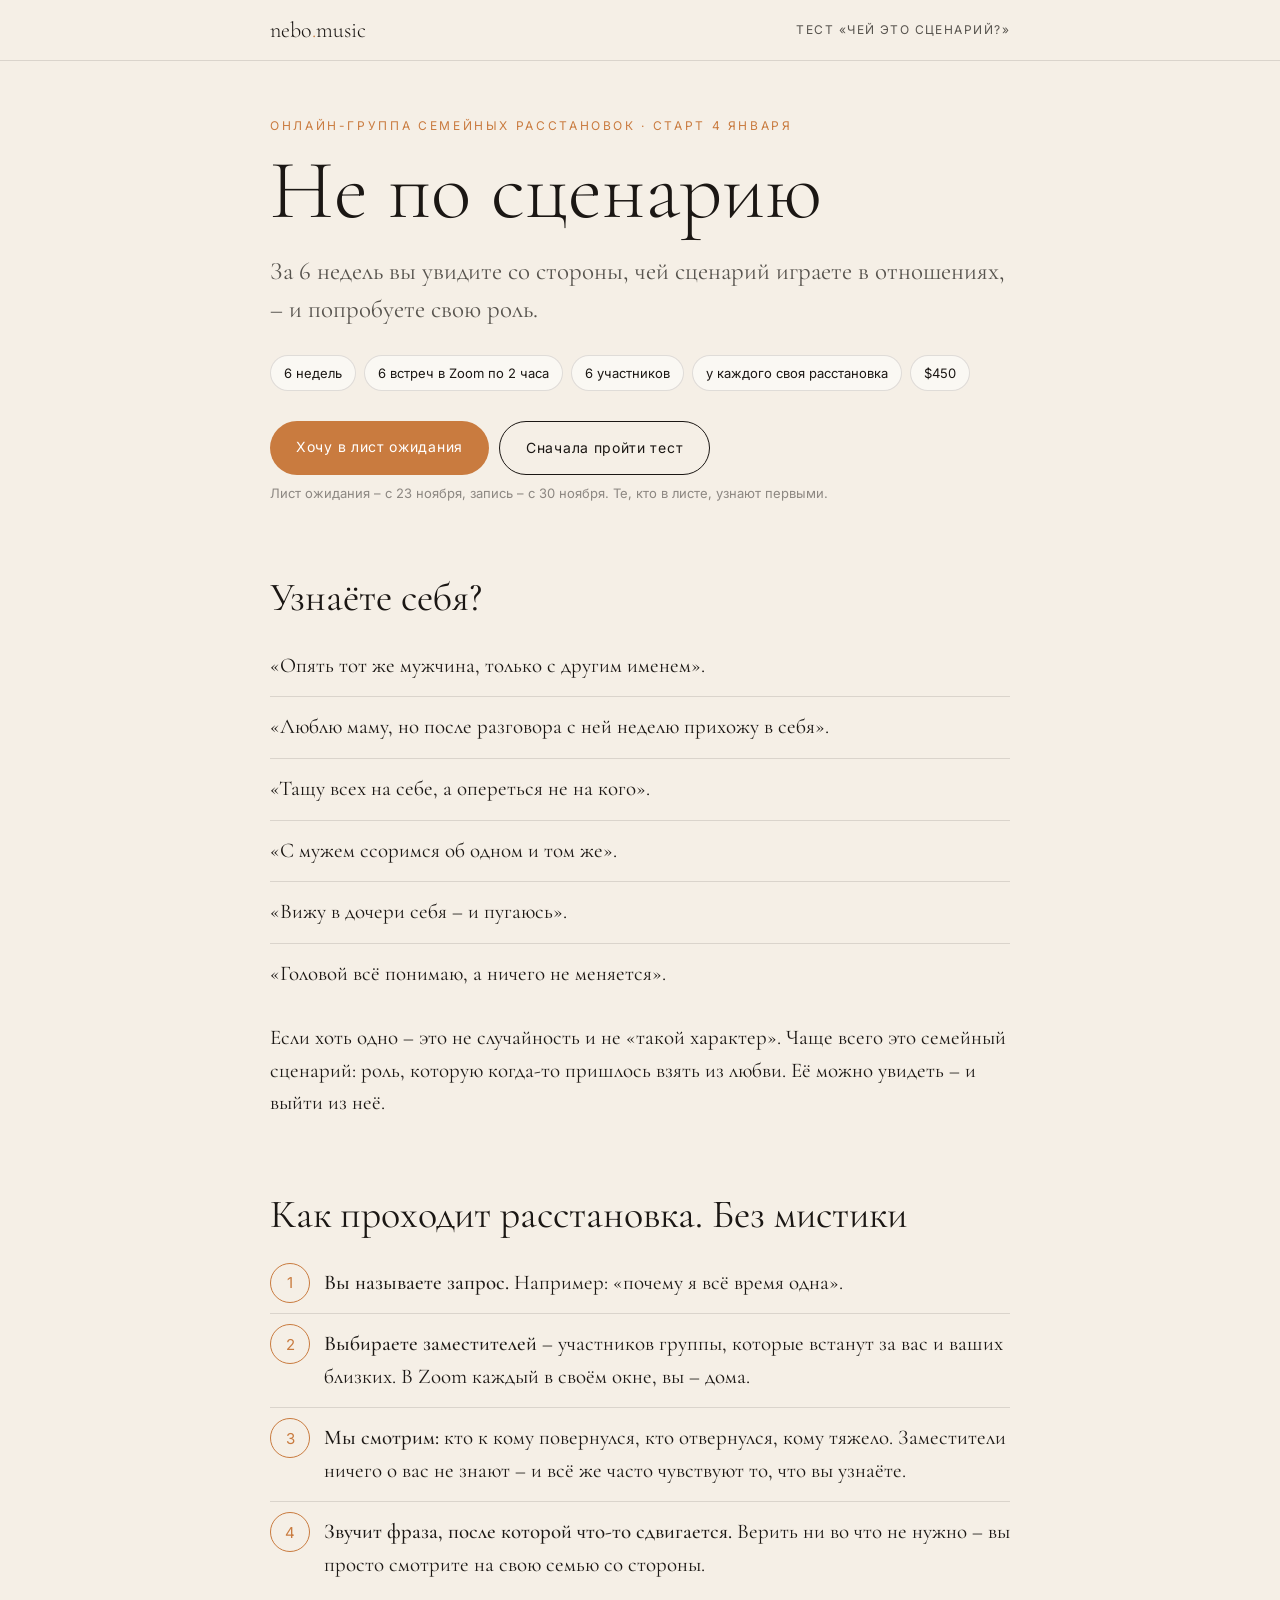
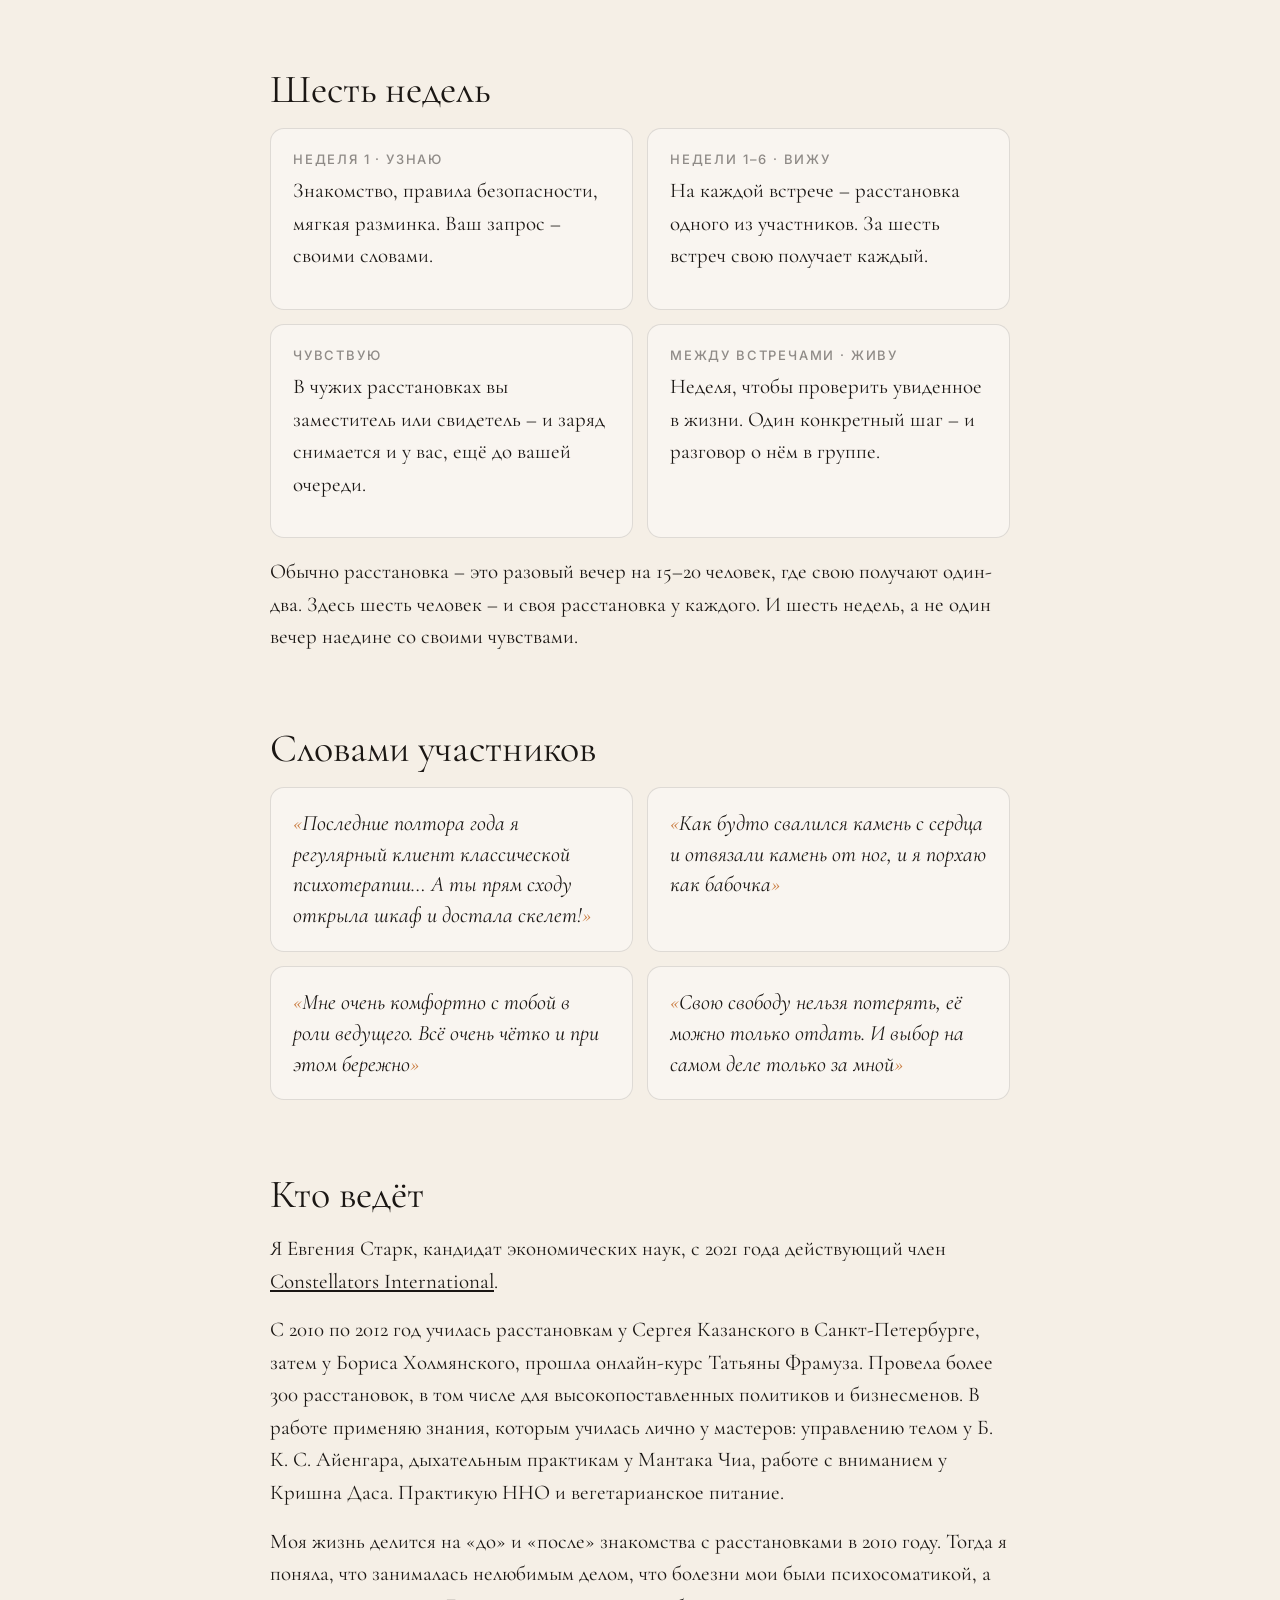
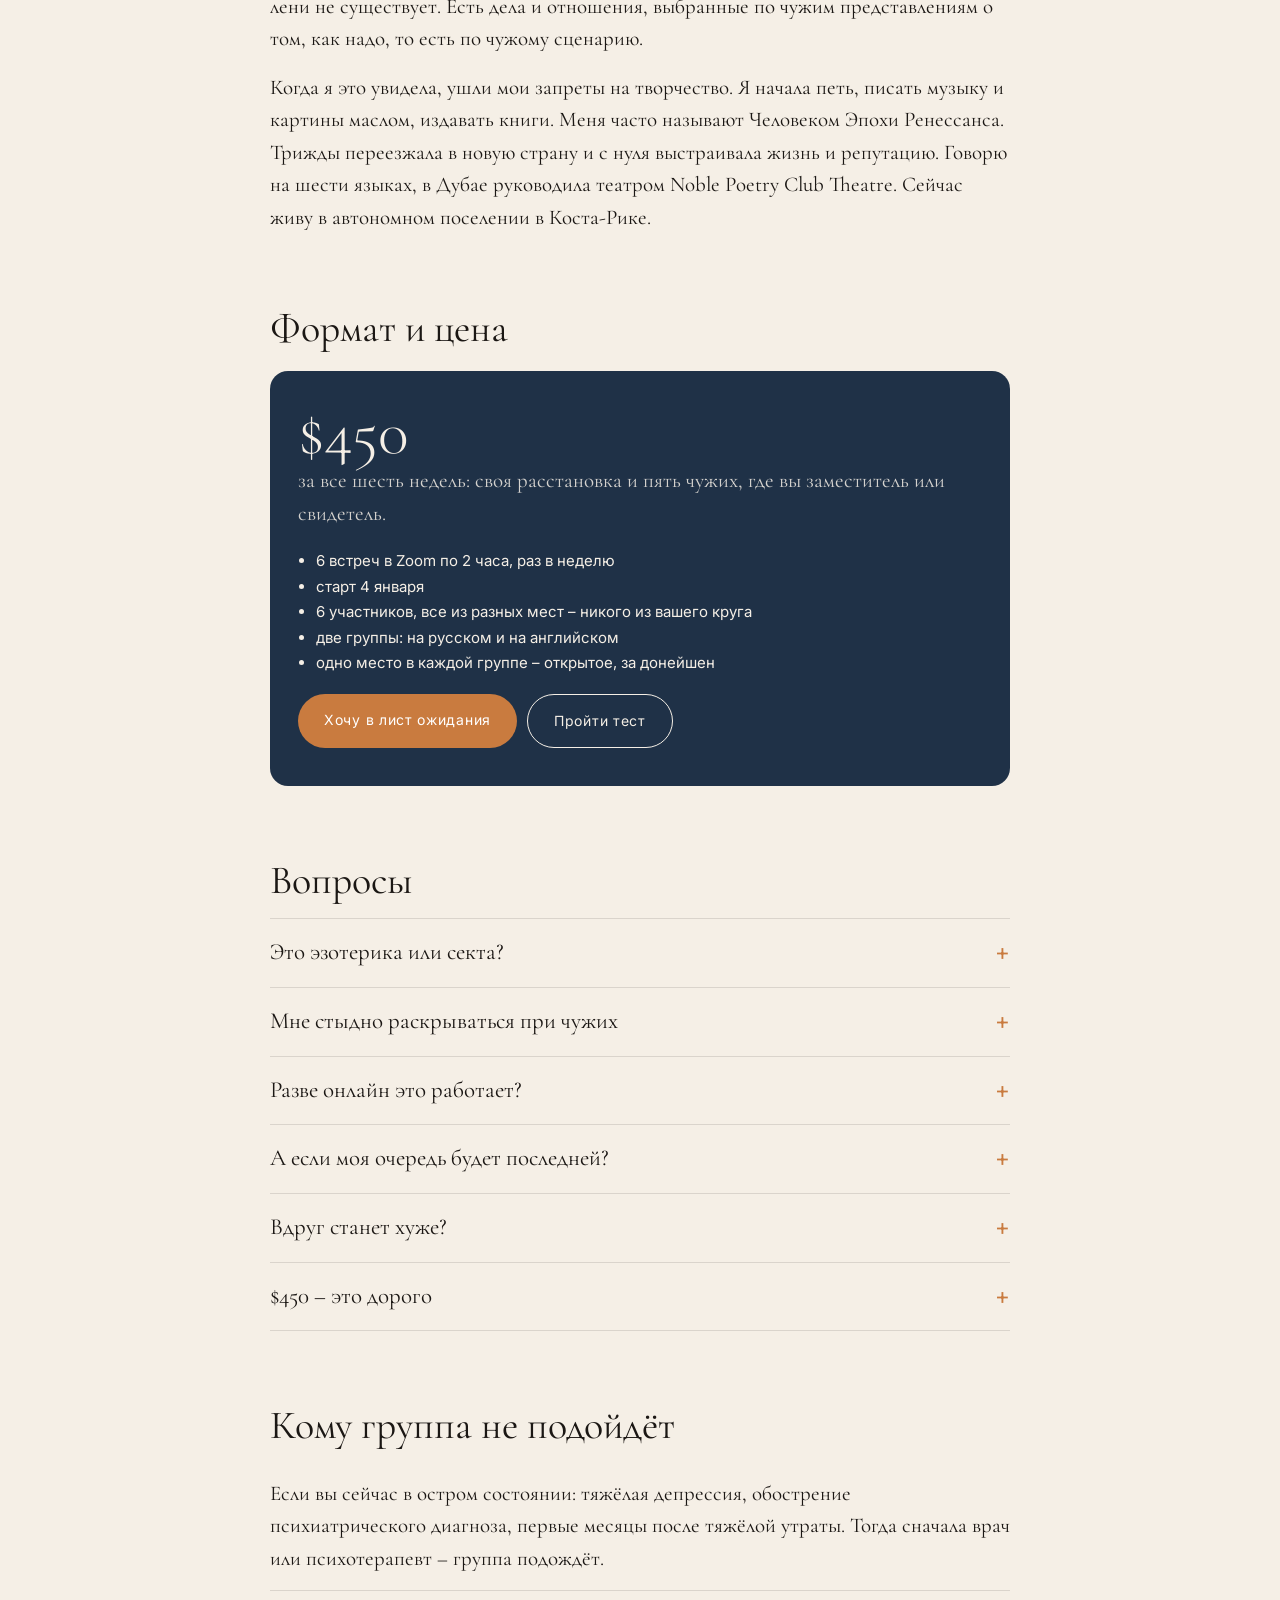
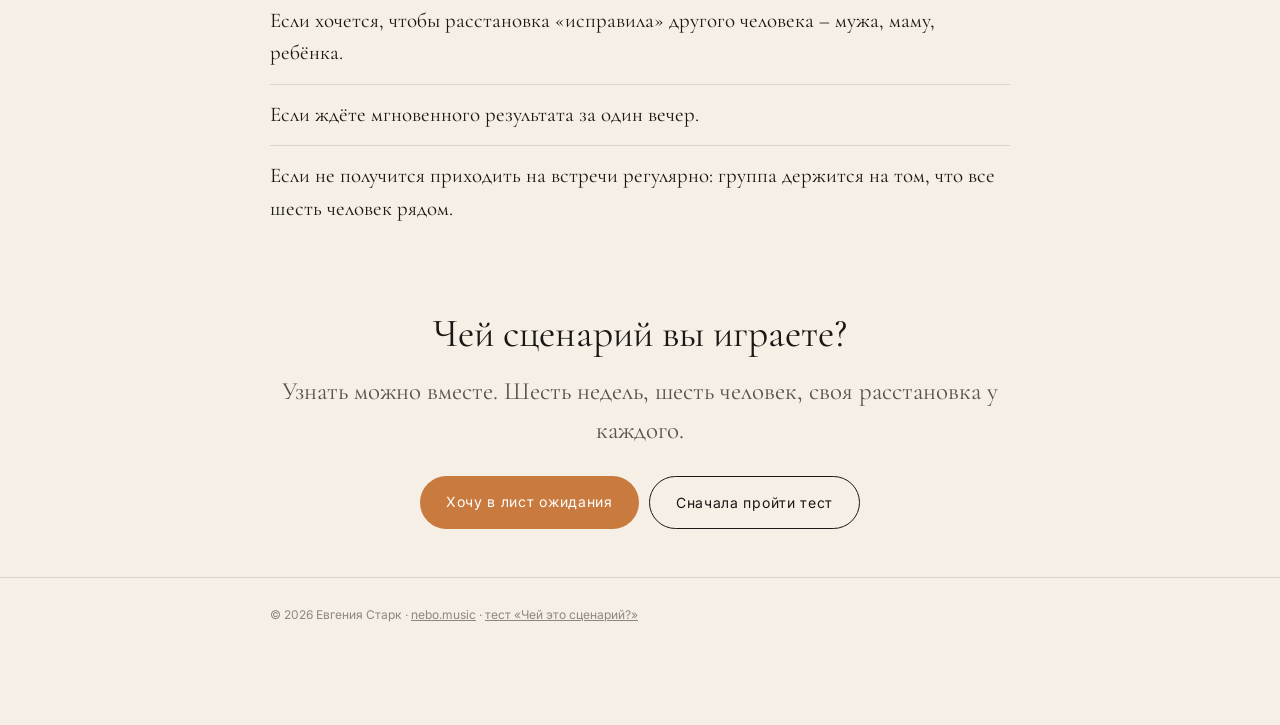
==== ne-po-scenariyu/index.html @ 5224d6a6 "Add quiz and group pages (RU/EN)" ====
<!doctype html>
<html lang="ru">
<head>
  <meta charset="utf-8">
  <meta name="viewport" content="width=device-width,initial-scale=1,viewport-fit=cover">
  <title>Не по сценарию – онлайн-группа семейных расстановок · Евгения Старк</title>
  <meta name="description" content="6 недель, 6 встреч в Zoom, 6 участников, у каждого своя расстановка. Увидеть со стороны, чей сценарий вы играете в отношениях. Без мистики. Старт 4 января.">
  <meta name="author" content="Евгения Старк">
  <link rel="canonical" href="https://nebo.music/ne-po-scenariyu/">
  <meta property="og:site_name" content="nebo.music">
  <meta property="og:title" content="«Не по сценарию» – онлайн-группа семейных расстановок">
  <meta property="og:description" content="6 недель · 6 встреч в Zoom · у каждого своя расстановка. Старт 4 января.">
  <meta property="og:type" content="website">
  <meta property="og:url" content="https://nebo.music/ne-po-scenariyu/">
  <meta property="og:locale" content="ru_RU">
  <link rel="icon" href="data:image/svg+xml,%3Csvg xmlns='http://www.w3.org/2000/svg' viewBox='0 0 32 32'%3E%3Ccircle cx='16' cy='16' r='6' fill='%23C97B3F'/%3E%3C/svg%3E">
  <link rel="preconnect" href="https://fonts.googleapis.com">
  <link rel="preconnect" href="https://fonts.gstatic.com" crossorigin>
  <link href="https://fonts.googleapis.com/css2?family=Cormorant+Garamond:ital,wght@0,300;0,400;0,500;1,300;1,400&family=Inter:wght@400;500&display=swap" rel="stylesheet">
  <style>
    :root{
      --ink:#1B1714; --ink-soft:rgba(27,23,20,.72); --ink-faint:rgba(27,23,20,.48);
      --paper:#F5EFE6; --paper-deep:#EAE2D4; --hairline:rgba(27,23,20,.12);
      --ember:#C97B3F; --midnight:#1F3147;
      --serif:'Cormorant Garamond','Cormorant',Georgia,serif;
      --sans:'Inter',-apple-system,BlinkMacSystemFont,system-ui,sans-serif;
    }
    *{box-sizing:border-box}
    html{-webkit-text-size-adjust:100%}
    body{margin:0;background:var(--paper);color:var(--ink);font-family:var(--serif);font-size:21px;line-height:1.55}
    a{color:inherit}
    .wrap{max-width:780px;margin:0 auto;padding:0 20px}
    header.top{border-bottom:1px solid var(--hairline)}
    header.top .wrap{display:flex;justify-content:space-between;align-items:center;height:60px}
    .brand{font-weight:300;font-size:22px;text-decoration:none}
    .brand span{color:var(--ember)}
    .back{font-family:var(--sans);font-size:12px;letter-spacing:.12em;text-transform:uppercase;text-decoration:none;color:var(--ink-soft)}
    .eyebrow{font-family:var(--sans);font-size:12px;letter-spacing:.22em;text-transform:uppercase;color:var(--ember);margin:56px 0 12px}
    h1{font-weight:300;font-size:clamp(48px,10vw,84px);line-height:1;margin:0 0 20px}
    h2{font-weight:400;font-size:clamp(30px,6vw,40px);line-height:1.12;margin:72px 0 16px}
    h3{font-family:var(--sans);font-size:13px;letter-spacing:.14em;text-transform:uppercase;font-weight:500;color:var(--ink-faint);margin:0 0 6px}
    p{margin:0 0 16px}
    .lead{font-size:25px;color:var(--ink-soft);margin:0 0 26px}
    .facts{display:flex;flex-wrap:wrap;gap:8px;margin:0 0 30px;padding:0;list-style:none}
    .facts li{font-family:var(--sans);font-size:13px;padding:7px 13px;border:1px solid var(--hairline);border-radius:999px;background:#fff8}
    .btn{display:inline-block;font-family:var(--sans);font-size:14px;letter-spacing:.05em;padding:15px 26px;border-radius:999px;background:var(--ember);color:#fff;text-decoration:none;border:0}
    .btn.ghost{background:transparent;color:var(--ink);border:1px solid var(--ink)}
    .actions{display:flex;gap:10px;flex-wrap:wrap;margin:0 0 8px}
    .small{font-family:var(--sans);font-size:13px;color:var(--ink-faint)}
    blockquote.big{margin:64px 0 0;padding:0 0 0 22px;border-left:2px solid var(--ember);font-size:clamp(26px,5vw,34px);font-style:italic;font-weight:300;line-height:1.3}
    ul.pains{list-style:none;padding:0;margin:0}
    ul.pains li{padding:14px 0;border-top:1px solid var(--hairline)}
    ul.pains li:first-child{border-top:0}
    .steps{counter-reset:s;list-style:none;padding:0;margin:0}
    .steps li{counter-increment:s;position:relative;padding:14px 0 14px 54px;border-top:1px solid var(--hairline)}
    .steps li:first-child{border-top:0}
    .steps li::before{content:counter(s);position:absolute;left:0;top:10px;width:38px;height:38px;border-radius:50%;border:1px solid var(--ember);color:var(--ember);font-family:var(--sans);font-size:15px;display:flex;align-items:center;justify-content:center}
    .steps b{font-weight:500}
    .grid{display:grid;grid-template-columns:repeat(2,1fr);gap:14px}
    .card{background:#fff6;border:1px solid var(--hairline);border-radius:14px;padding:20px 22px}
    .quote{font-style:italic;font-size:22px;line-height:1.4;margin:0}
    .quote::before{content:"«";color:var(--ember)}
    .quote::after{content:"»";color:var(--ember)}
    .price{background:var(--midnight);color:var(--paper);border-radius:18px;padding:30px 28px;margin-top:20px}
    .price .num{font-size:64px;font-weight:300;line-height:1}
    .price p{color:rgba(245,239,230,.85)}
    .price .btn.ghost{color:var(--paper);border-color:var(--paper)}
    .price ul{font-family:var(--sans);font-size:15px;line-height:1.7;padding-left:18px;margin:18px 0}
    details{border-top:1px solid var(--hairline);padding:16px 0}
    details:last-of-type{border-bottom:1px solid var(--hairline)}
    summary{cursor:pointer;font-size:23px;list-style:none;display:flex;justify-content:space-between;gap:16px}
    summary::-webkit-details-marker{display:none}
    summary::after{content:"+";font-family:var(--sans);color:var(--ember)}
    details[open] summary::after{content:"–"}
    details p{margin:12px 0 0;color:var(--ink-soft)}
    .note{font-family:var(--sans);font-size:14px;line-height:1.6;color:var(--ink-soft);border-left:2px solid var(--hairline);padding-left:14px}
    .final{text-align:center;padding:72px 0 40px}
    footer{font-family:var(--sans);font-size:12px;color:var(--ink-faint);padding:28px 0 100px;border-top:1px solid var(--hairline)}
    .sticky{position:fixed;left:50%;transform:translate(-50%,120%);bottom:calc(16px + env(safe-area-inset-bottom));z-index:10;box-shadow:0 8px 24px rgba(27,23,20,.22);transition:transform .3s ease;white-space:nowrap}
    .sticky.show{transform:translate(-50%,0)}
    @media (min-width:768px){.sticky{display:none}}
    @media (max-width:600px){body{font-size:19px}.grid{grid-template-columns:1fr}.lead{font-size:22px}}
  </style>
</head>
<body>
  <header class="top"><div class="wrap">
    <a class="brand" href="/">nebo<span>.</span>music</a>
    <a class="back" href="/scenariy/">Тест «Чей это сценарий?»</a>
  </div></header>

  <main class="wrap">
    <section id="top">
      <div class="eyebrow">Онлайн-группа семейных расстановок · старт 4 января</div>
      <h1>Не по сценарию</h1>
      <p class="lead">За 6 недель вы увидите со стороны, чей сценарий играете в отношениях, – и попробуете свою роль.</p>
      <ul class="facts">
        <li>6 недель</li><li>6 встреч в Zoom по 2 часа</li><li>6 участников</li><li>у каждого своя расстановка</li><li>$450</li>
      </ul>
      <div class="actions">
        <a class="btn" href="https://t.me/JaneStarck" id="cta">Хочу в лист ожидания</a>
        <a class="btn ghost" href="/scenariy/">Сначала пройти тест</a>
      </div>
      <p class="small">Лист ожидания – с 23 ноября, запись – с 30 ноября. Те, кто в листе, узнают первыми.</p>
    </section>

    <section>
      <h2>Узнаёте себя?</h2>
      <ul class="pains">
        <li>«Опять тот же мужчина, только с другим именем».</li>
        <li>«Люблю маму, но после разговора с ней неделю прихожу в себя».</li>
        <li>«Тащу всех на себе, а опереться не на кого».</li>
        <li>«С мужем ссоримся об одном и том же».</li>
        <li>«Вижу в дочери себя – и пугаюсь».</li>
        <li>«Головой всё понимаю, а ничего не меняется».</li>
      </ul>
      <p style="margin-top:18px">Если хоть одно – это не случайность и не «такой характер». Чаще всего это семейный сценарий: роль, которую когда-то пришлось взять из любви. Её можно увидеть – и выйти из неё.</p>
    </section>

    <section>
      <h2>Как проходит расстановка. Без мистики</h2>
      <ol class="steps">
        <li><b>Вы называете запрос.</b> Например: «почему я всё время одна».</li>
        <li><b>Выбираете заместителей</b> – участников группы, которые встанут за вас и ваших близких. В Zoom каждый в своём окне, вы – дома.</li>
        <li><b>Мы смотрим:</b> кто к кому повернулся, кто отвернулся, кому тяжело. Заместители ничего о вас не знают – и всё же часто чувствуют то, что вы узнаёте.</li>
        <li><b>Звучит фраза, после которой что-то сдвигается.</b> Верить ни во что не нужно – вы просто смотрите на свою семью со стороны.</li>
      </ol>
    </section>

    <section>
      <h2>Шесть недель</h2>
      <div class="grid">
        <div class="card"><h3>Неделя 1 · Узнаю</h3><p>Знакомство, правила безопасности, мягкая разминка. Ваш запрос – своими словами.</p></div>
        <div class="card"><h3>Недели 1–6 · Вижу</h3><p>На каждой встрече – расстановка одного из участников. За шесть встреч свою получает каждый.</p></div>
        <div class="card"><h3>Чувствую</h3><p>В чужих расстановках вы заместитель или свидетель – и заряд снимается и у вас, ещё до вашей очереди.</p></div>
        <div class="card"><h3>Между встречами · Живу</h3><p>Неделя, чтобы проверить увиденное в жизни. Один конкретный шаг – и разговор о нём в группе.</p></div>
      </div>
      <p style="margin-top:18px">Обычно расстановка – это разовый вечер на 15–20 человек, где свою получают один-два. Здесь шесть человек – и своя расстановка у каждого. И шесть недель, а не один вечер наедине со своими чувствами.</p>
    </section>

    <section>
      <h2>Словами участников</h2>
      <div class="grid">
        <div class="card"><p class="quote">Последние полтора года я регулярный клиент классической психотерапии… А ты прям сходу открыла шкаф и достала скелет!</p></div>
        <div class="card"><p class="quote">Как будто свалился камень с сердца и отвязали камень от ног, и я порхаю как бабочка</p></div>
        <div class="card"><p class="quote">Мне очень комфортно с тобой в роли ведущего. Всё очень чётко и при этом бережно</p></div>
        <div class="card"><p class="quote">Свою свободу нельзя потерять, её можно только отдать. И выбор на самом деле только за мной</p></div>
      </div>
    </section>

    <section>
      <h2>Кто ведёт</h2>
      <p>Я Евгения Старк, кандидат экономических наук, с 2021 года действующий член <a href="https://constellators-international.com/all-ci-people/genia/" target="_blank" rel="noopener">Constellators International</a>.</p>
      <p>С 2010 по 2012 год училась расстановкам у Сергея Казанского в Санкт-Петербурге, затем у Бориса Холмянского, прошла онлайн-курс Татьяны Фрамуза. Провела более 300 расстановок, в том числе для высокопоставленных политиков и бизнесменов. В работе применяю знания, которым училась лично у мастеров: управлению телом у Б. К. С. Айенгара, дыхательным практикам у Мантака Чиа, работе с вниманием у Кришна Даса. Практикую ННО и вегетарианское питание.</p>
      <p>Моя жизнь делится на «до» и «после» знакомства с расстановками в 2010 году. Тогда я поняла, что занималась нелюбимым делом, что болезни мои были психосоматикой, а лени не существует. Есть дела и отношения, выбранные по чужим представлениям о том, как надо, то есть по чужому сценарию.</p>
      <p>Когда я это увидела, ушли мои запреты на творчество. Я начала петь, писать музыку и картины маслом, издавать книги. Меня часто называют Человеком Эпохи Ренессанса. Трижды переезжала в новую страну и с нуля выстраивала жизнь и репутацию. Говорю на шести языках, в Дубае руководила театром Noble Poetry Club Theatre. Сейчас живу в автономном поселении в Коста-Рике.</p>
    </section>

    <section id="price">
      <h2>Формат и цена</h2>
      <div class="price">
        <div class="num">$450</div>
        <p>за все шесть недель: своя расстановка и пять чужих, где вы заместитель или свидетель.</p>
        <ul>
          <li>6 встреч в Zoom по 2 часа, раз в неделю</li>
          <li>старт 4 января</li>
          <li>6 участников, все из разных мест – никого из вашего круга</li>
          <li>две группы: на русском и на английском</li>
          <li>одно место в каждой группе – открытое, за донейшен</li>
        </ul>
        <div class="actions">
          <a class="btn" href="https://t.me/JaneStarck">Хочу в лист ожидания</a>
          <a class="btn ghost" href="/scenariy/">Пройти тест</a>
        </div>
      </div>
    </section>

    <section>
      <h2>Вопросы</h2>
      <details><summary>Это эзотерика или секта?</summary><p>Нет. Мы ни во что не верим и ничего не «чистим». Вы просто смотрите на свою семью со стороны, а выбор, что с этим делать, – ваш.</p></details>
      <details><summary>Мне стыдно раскрываться при чужих</summary><p>Нас шесть, правило конфиденциальности общее для всех, участники не из вашего круга. Рассказывать всю историю семьи не нужно – достаточно запроса.</p></details>
      <details><summary>Разве онлайн это работает?</summary><p>Заместители в Zoom – те же живые люди, только каждый в своём окне. А вы – дома, в своём безопасном месте.</p></details>
      <details><summary>А если моя очередь будет последней?</summary><p>Работа идёт с первой встречи: на чужих расстановках, в роли заместителя или свидетеля, заряд снимается и у вас. Часто к своей расстановке человек приходит уже с другим запросом.</p></details>
      <details><summary>Вдруг станет хуже?</summary><p>Я веду бережно и не тороплю. Между встречами есть неделя, чтобы прожить увиденное, а последняя встреча – итоговая, для интеграции. И честно: группа подходит не всем – смотрите ниже.</p></details>
      <details><summary>$450 – это дорого</summary><p>Это шесть недель по цене примерно одной индивидуальной расстановки: своя расстановка плюс пять чужих. Если сейчас эта сумма вам не по силам, напишите про открытое место за донейшен.</p></details>
    </section>

    <section>
      <h2>Кому группа не подойдёт</h2>
      <ul class="pains">
        <li>Если вы сейчас в остром состоянии: тяжёлая депрессия, обострение психиатрического диагноза, первые месяцы после тяжёлой утраты. Тогда сначала врач или психотерапевт – группа подождёт.</li>
        <li>Если хочется, чтобы расстановка «исправила» другого человека – мужа, маму, ребёнка.</li>
        <li>Если ждёте мгновенного результата за один вечер.</li>
        <li>Если не получится приходить на встречи регулярно: группа держится на том, что все шесть человек рядом.</li>
      </ul>
    </section>

    <section class="final">
      <h2 style="margin-top:0">Чей сценарий вы играете?</h2>
      <p class="lead">Узнать можно вместе. Шесть недель, шесть человек, своя расстановка у каждого.</p>
      <div class="actions" style="justify-content:center">
        <a class="btn" href="https://t.me/JaneStarck">Хочу в лист ожидания</a>
        <a class="btn ghost" href="/scenariy/">Сначала пройти тест</a>
      </div>
    </section>
  </main>

  <a class="btn sticky" href="#price" id="sticky">Записаться в группу</a>

  <footer><div class="wrap">© 2026 Евгения Старк · <a href="/">nebo.music</a> · <a href="/scenariy/">тест «Чей это сценарий?»</a></div></footer>

  <script>
  (function(){
    var s=document.getElementById('sticky'), top=document.getElementById('top'), price=document.getElementById('price'), foot=document.querySelector('footer');
    if(!('IntersectionObserver' in window)) return;
    var vis={top:true,price:false,foot:false};
    function upd(){ s.classList.toggle('show', !vis.top && !vis.price && !vis.foot); }
    new IntersectionObserver(function(e){vis.top=e[0].isIntersecting;upd();}).observe(top);
    new IntersectionObserver(function(e){vis.price=e[0].isIntersecting;upd();}).observe(price);
    new IntersectionObserver(function(e){vis.foot=e[0].isIntersecting;upd();}).observe(foot);
  })();
  </script>
</body>
</html>
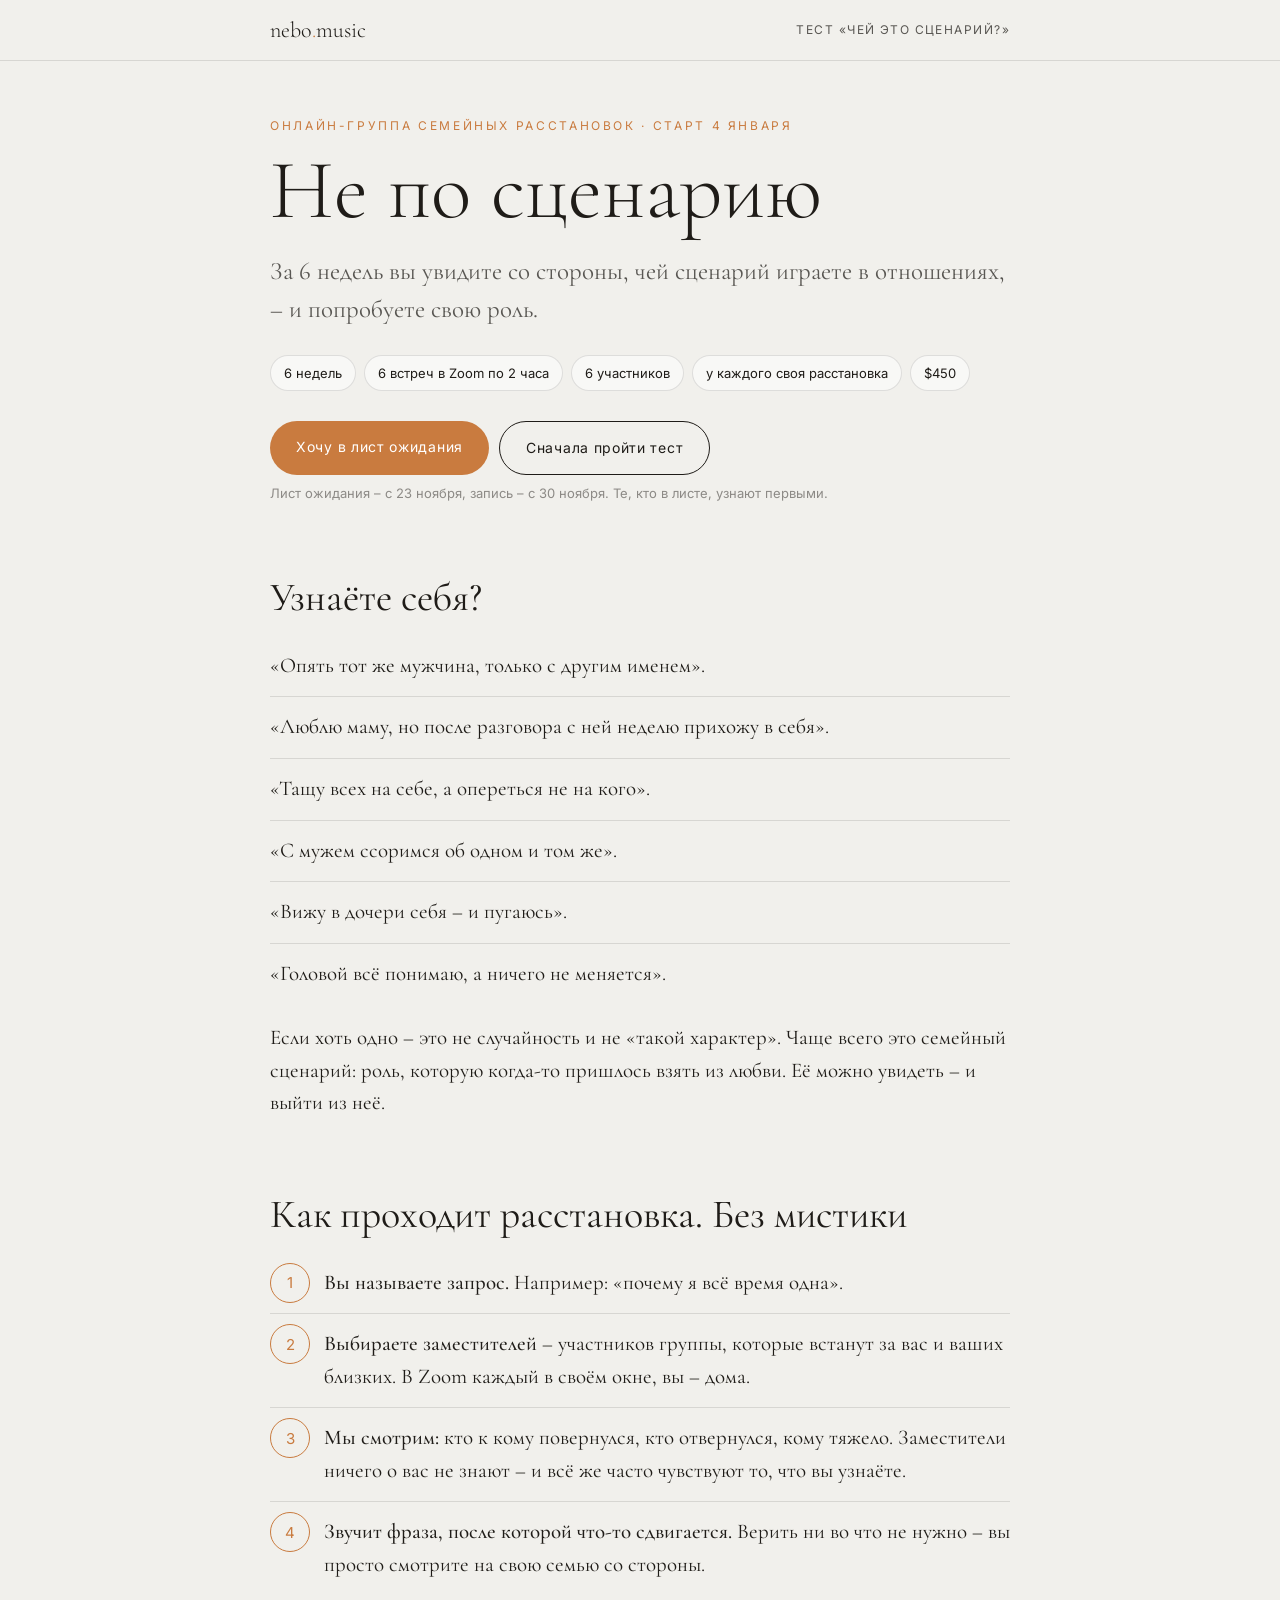
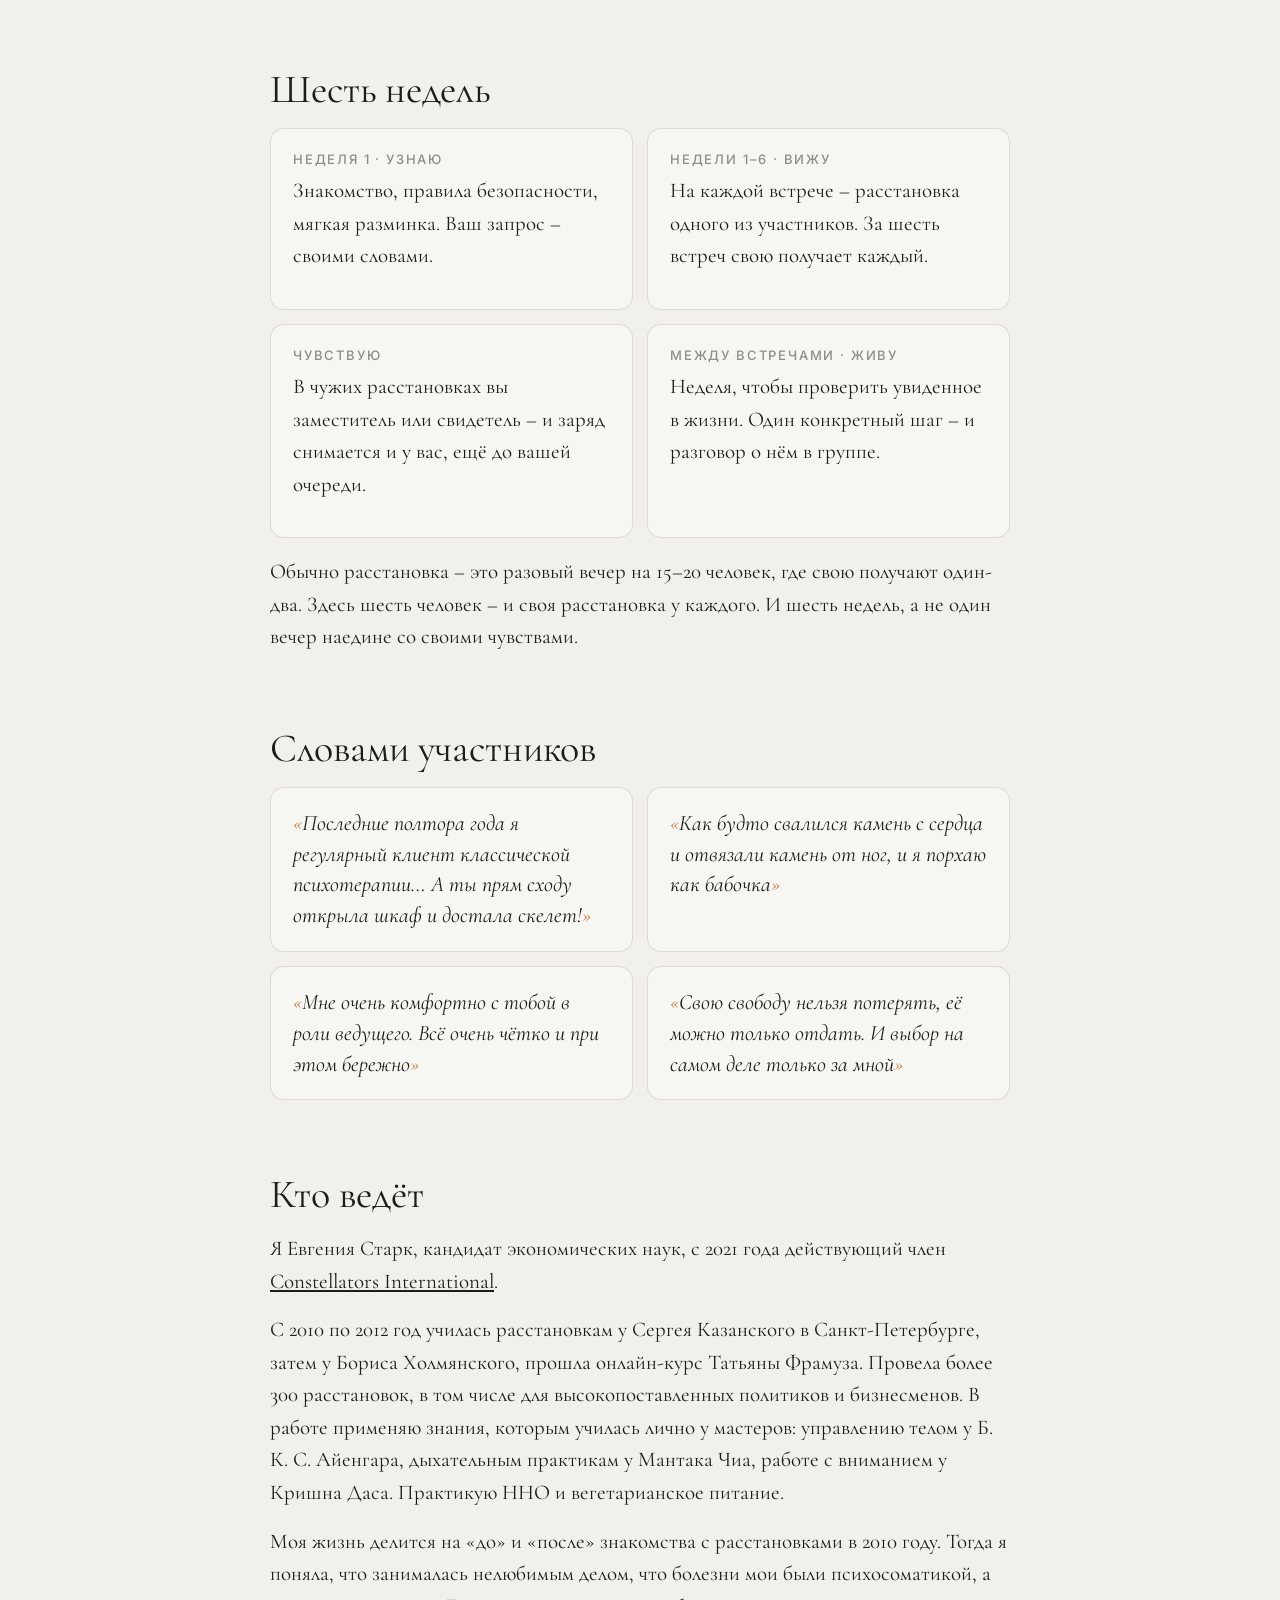
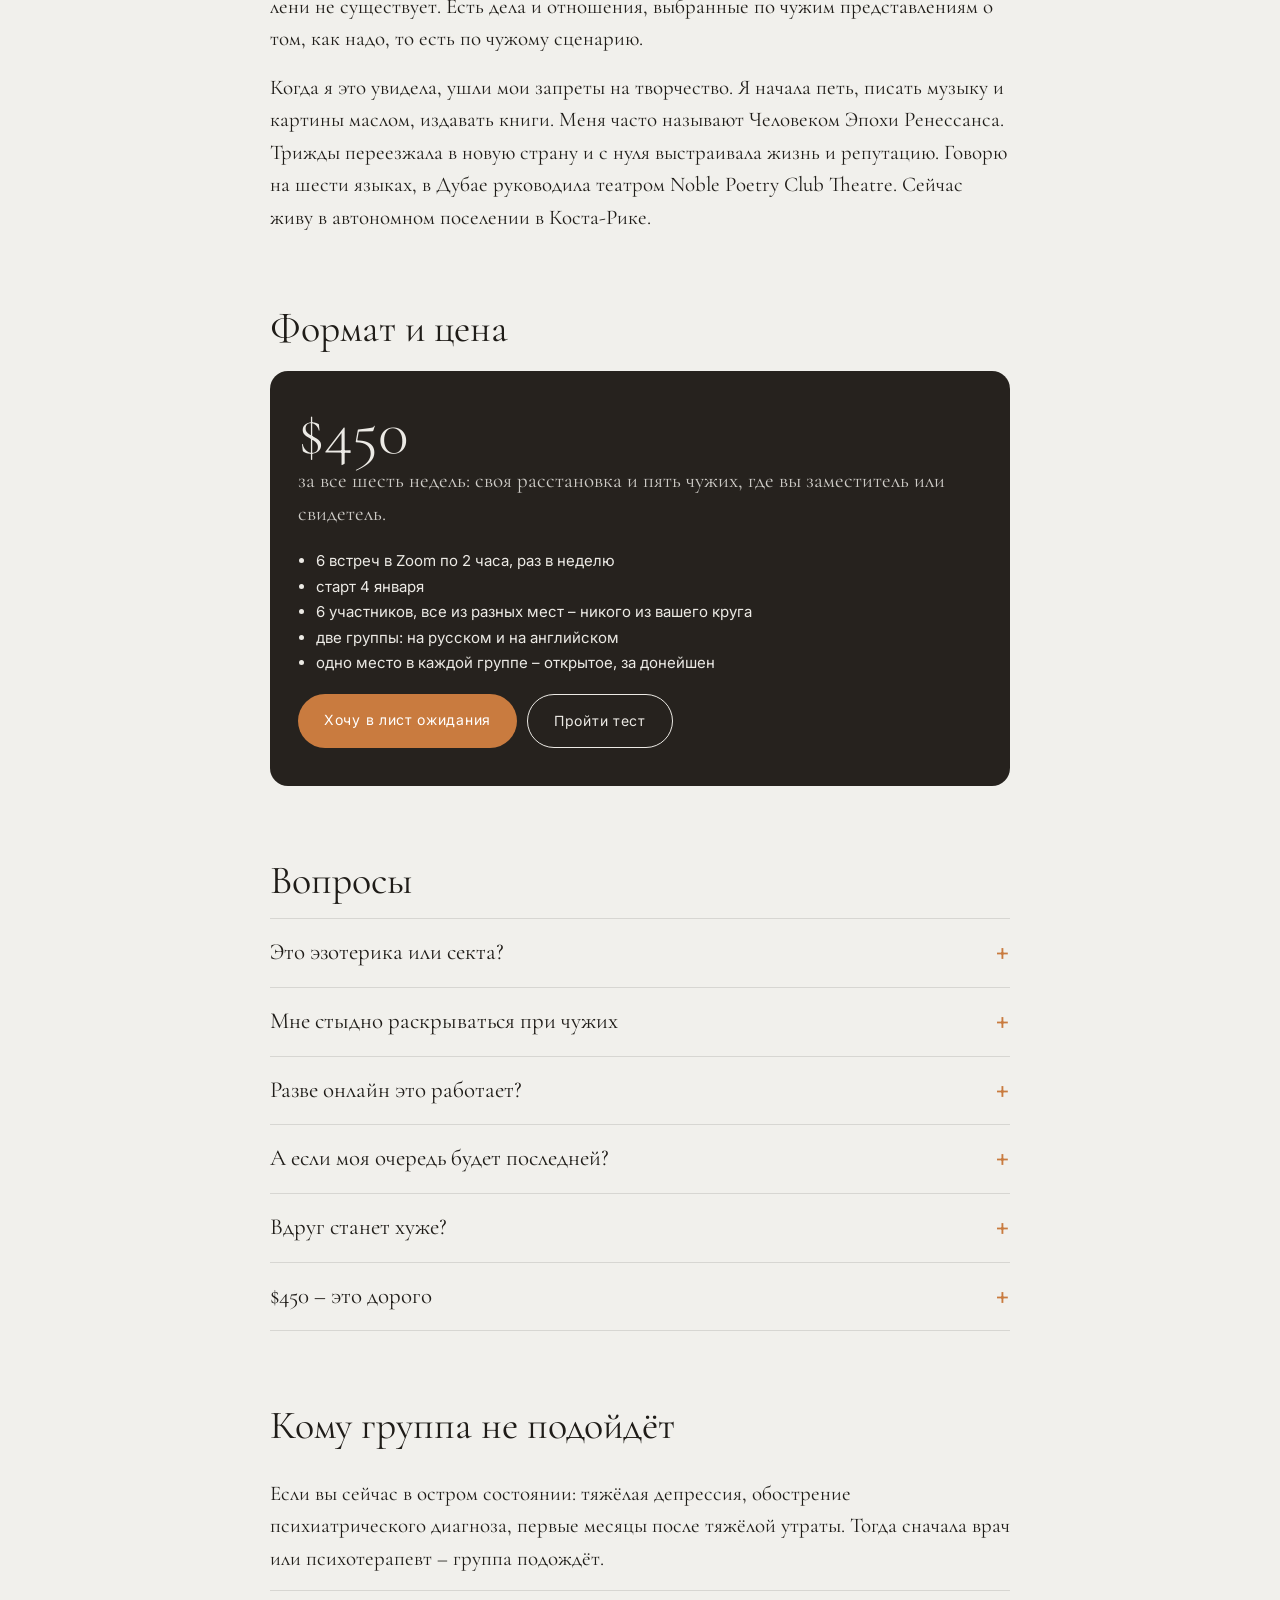
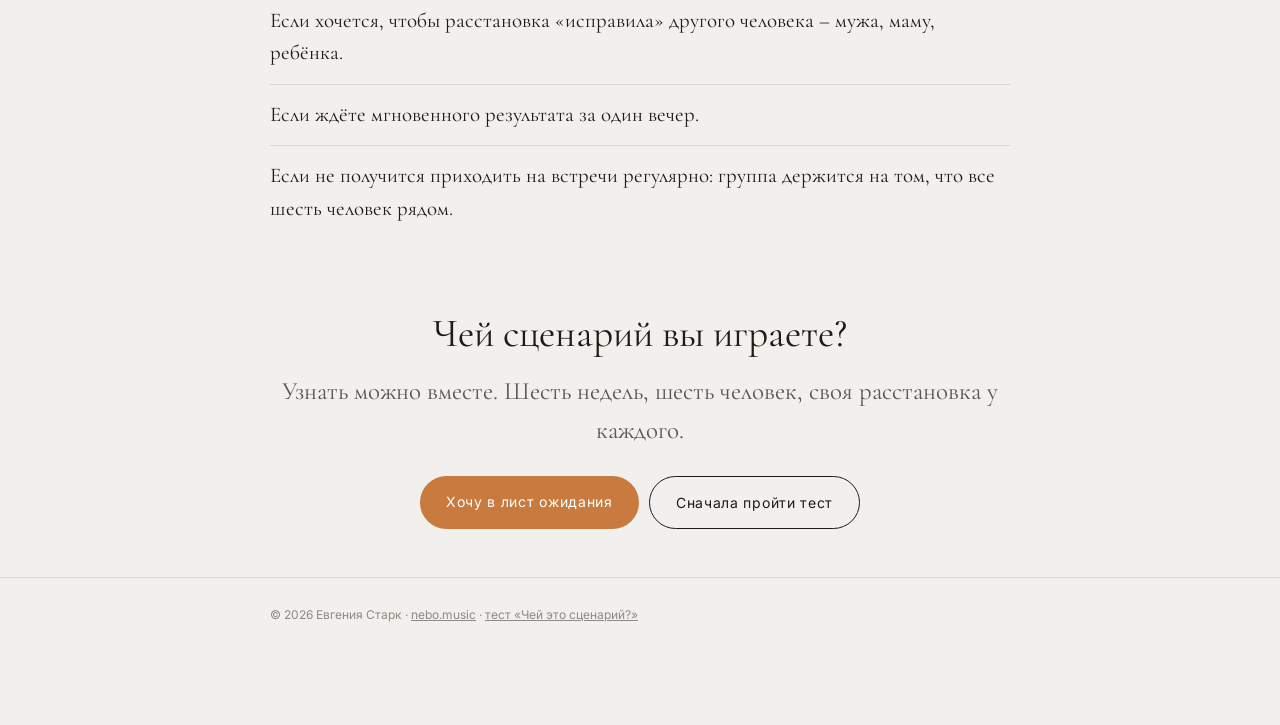
==== commit 537056b7: "Quiz pages: Mailchimp signup form; light & shadow palette on all sub-pages Co-Authored-By: Claude Fa" ====
--- a/ne-po-scenariyu/index.html
+++ b/ne-po-scenariyu/index.html
@@ -19,9 +19,9 @@
   <link href="https://fonts.googleapis.com/css2?family=Cormorant+Garamond:ital,wght@0,300;0,400;0,500;1,300;1,400&family=Inter:wght@400;500&display=swap" rel="stylesheet">
   <style>
     :root{
-      --ink:#1B1714; --ink-soft:rgba(27,23,20,.72); --ink-faint:rgba(27,23,20,.48);
-      --paper:#F5EFE6; --paper-deep:#EAE2D4; --hairline:rgba(27,23,20,.12);
-      --ember:#C97B3F; --midnight:#1F3147;
+      --ink:#1F1C18; --ink-soft:rgba(31,28,24,.72); --ink-faint:rgba(31,28,24,.48);
+      --paper:#F1F0EC; --paper-deep:#E3E2DD; --hairline:rgba(31,28,24,.12);
+      --ember:#C97B3F; --midnight:#26221E;
       --serif:'Cormorant Garamond','Cormorant',Georgia,serif;
       --sans:'Inter',-apple-system,BlinkMacSystemFont,system-ui,sans-serif;
     }
@@ -61,9 +61,9 @@
     .quote{font-style:italic;font-size:22px;line-height:1.4;margin:0}
     .quote::before{content:"«";color:var(--ember)}
     .quote::after{content:"»";color:var(--ember)}
-    .price{background:var(--midnight);color:var(--paper);border-radius:18px;padding:30px 28px;margin-top:20px}
+    .price{--paper:#ECEAE5;background:var(--midnight);color:var(--paper);border-radius:18px;padding:30px 28px;margin-top:20px}
     .price .num{font-size:64px;font-weight:300;line-height:1}
-    .price p{color:rgba(245,239,230,.85)}
+    .price p{color:rgba(236,234,229,.85)}
     .price .btn.ghost{color:var(--paper);border-color:var(--paper)}
     .price ul{font-family:var(--sans);font-size:15px;line-height:1.7;padding-left:18px;margin:18px 0}
     details{border-top:1px solid var(--hairline);padding:16px 0}
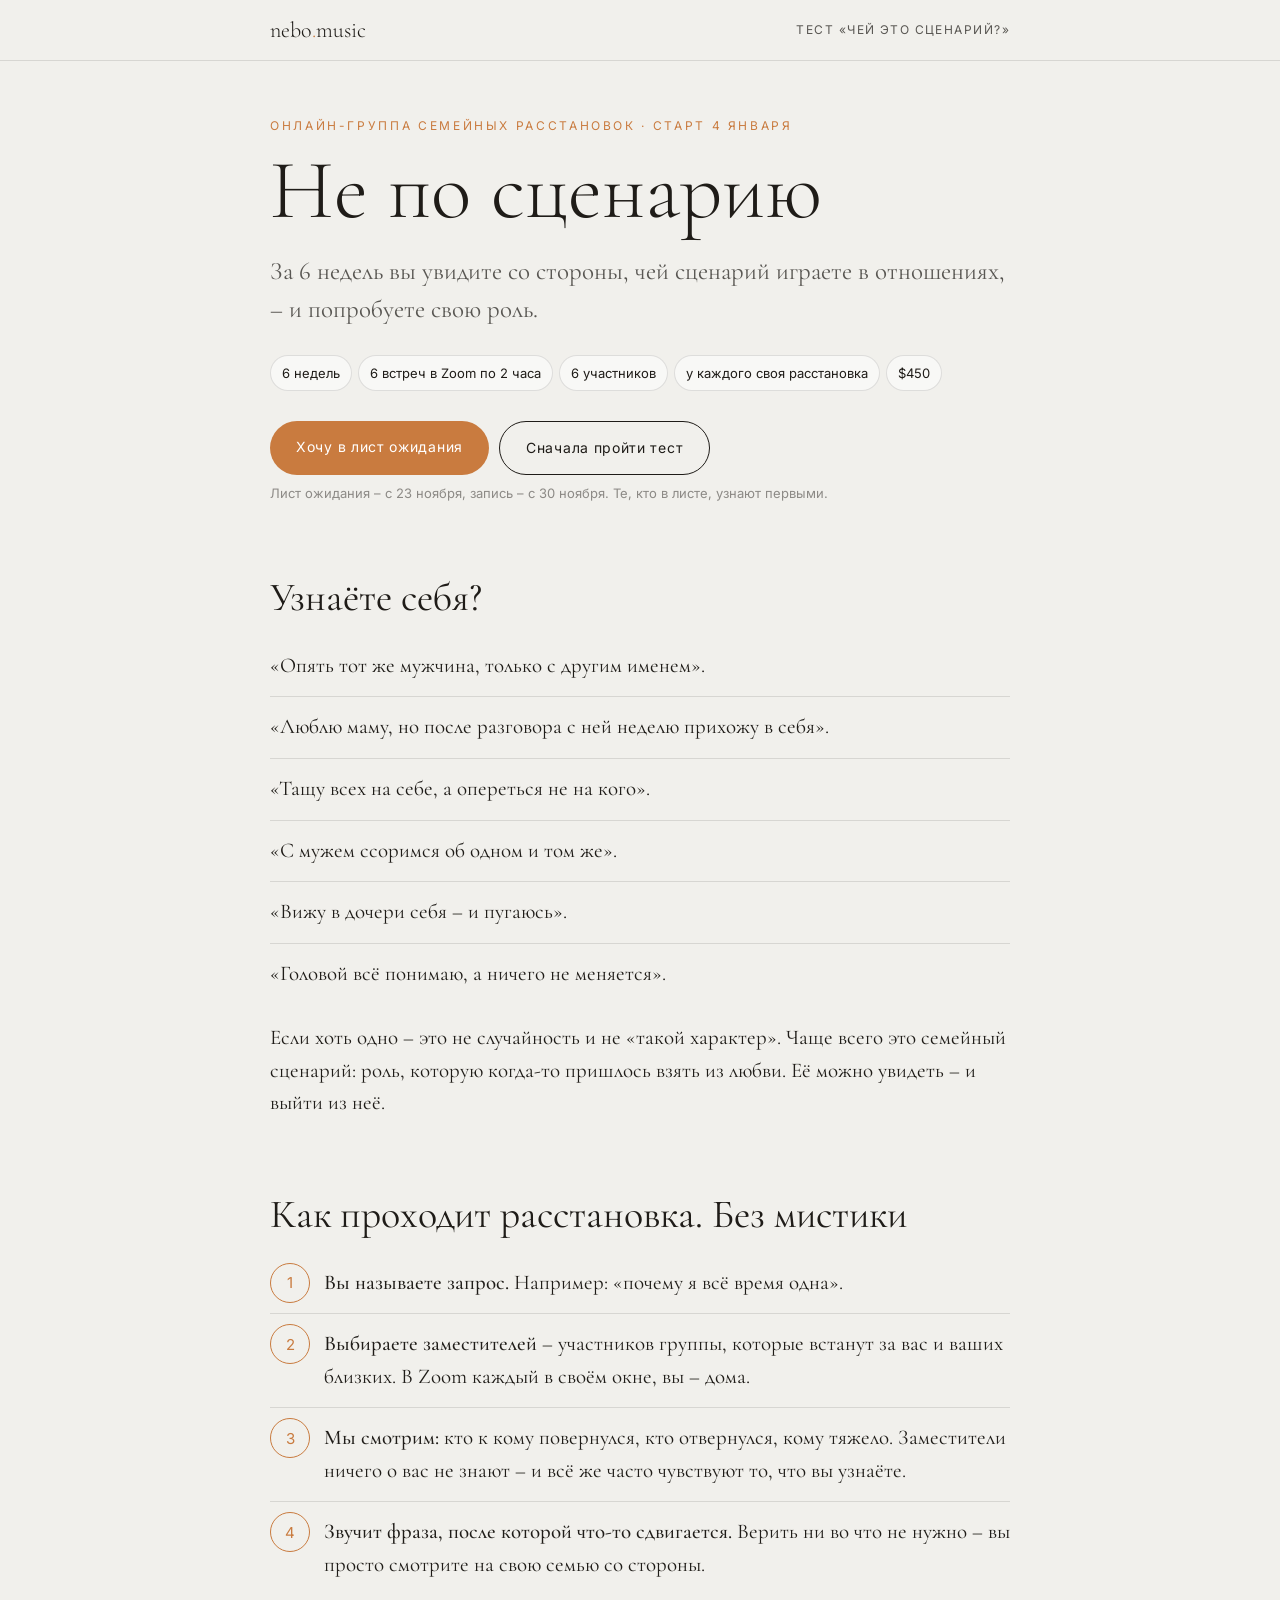
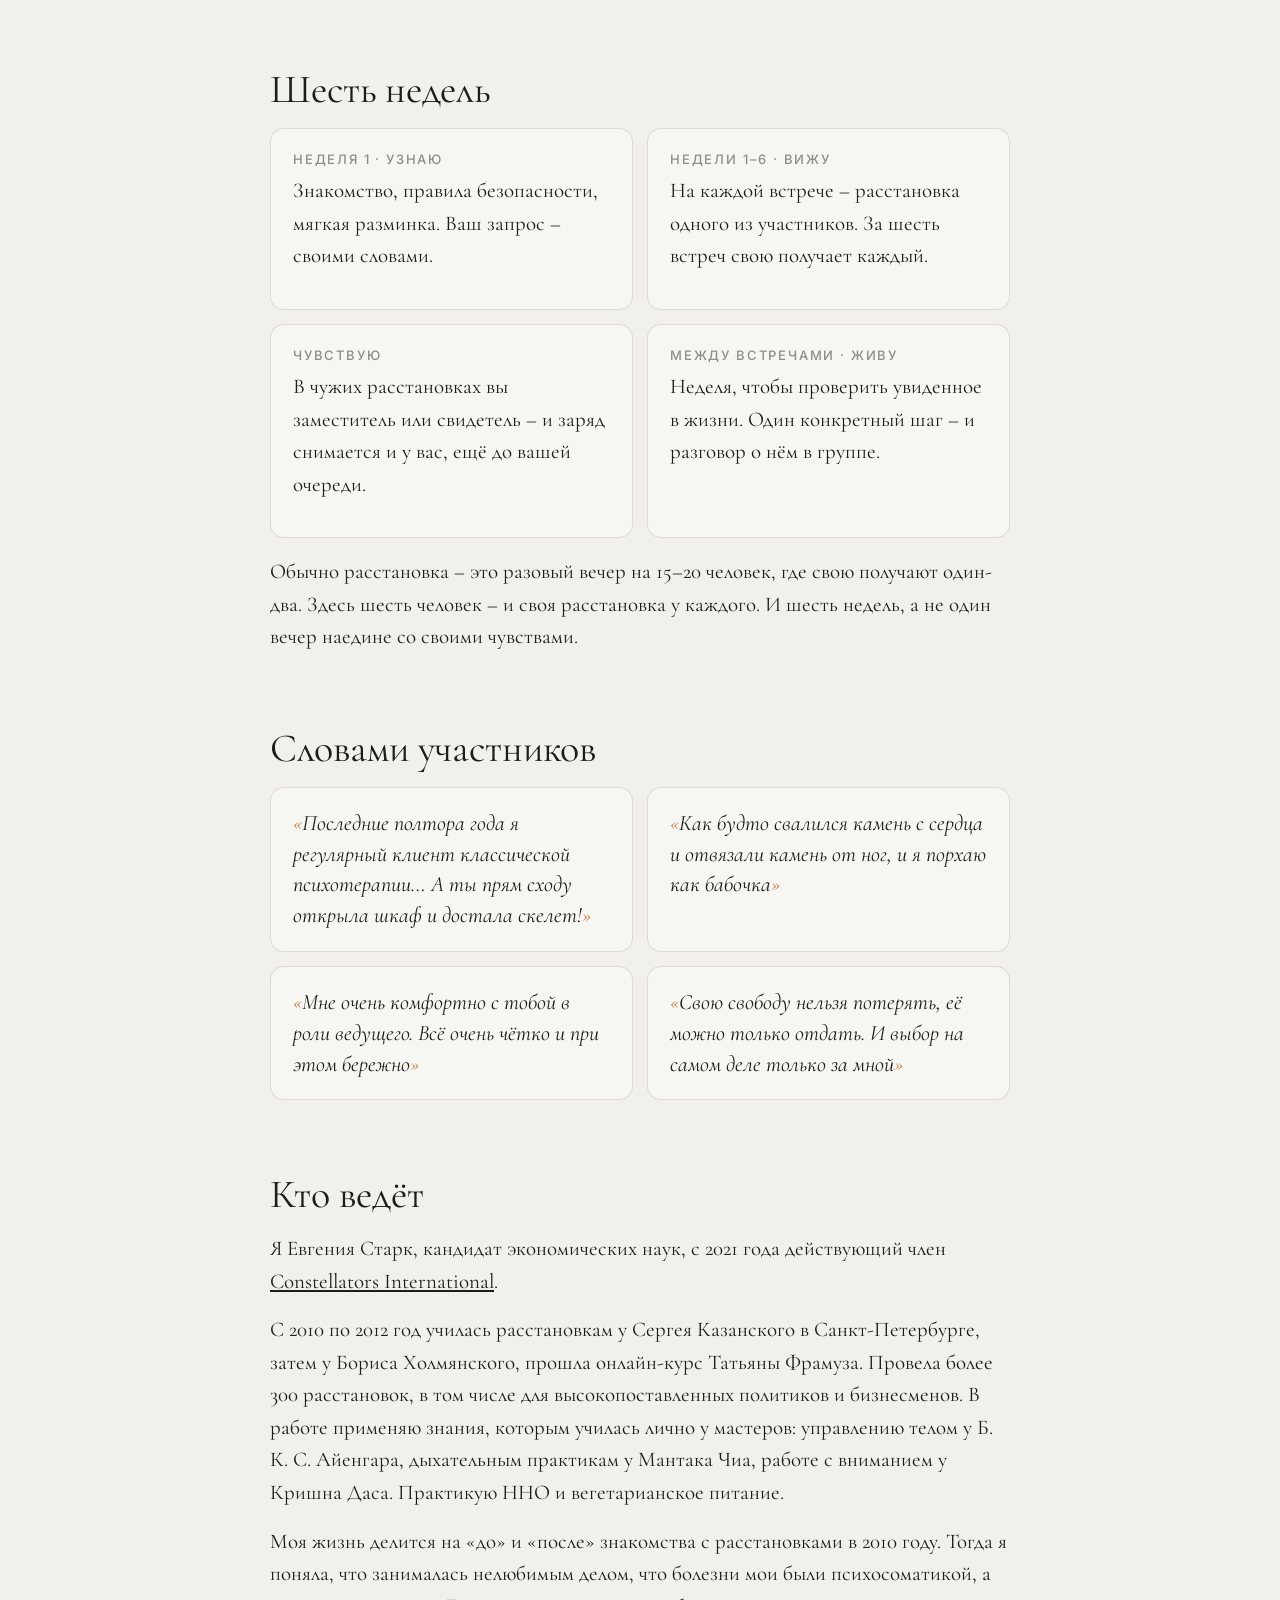
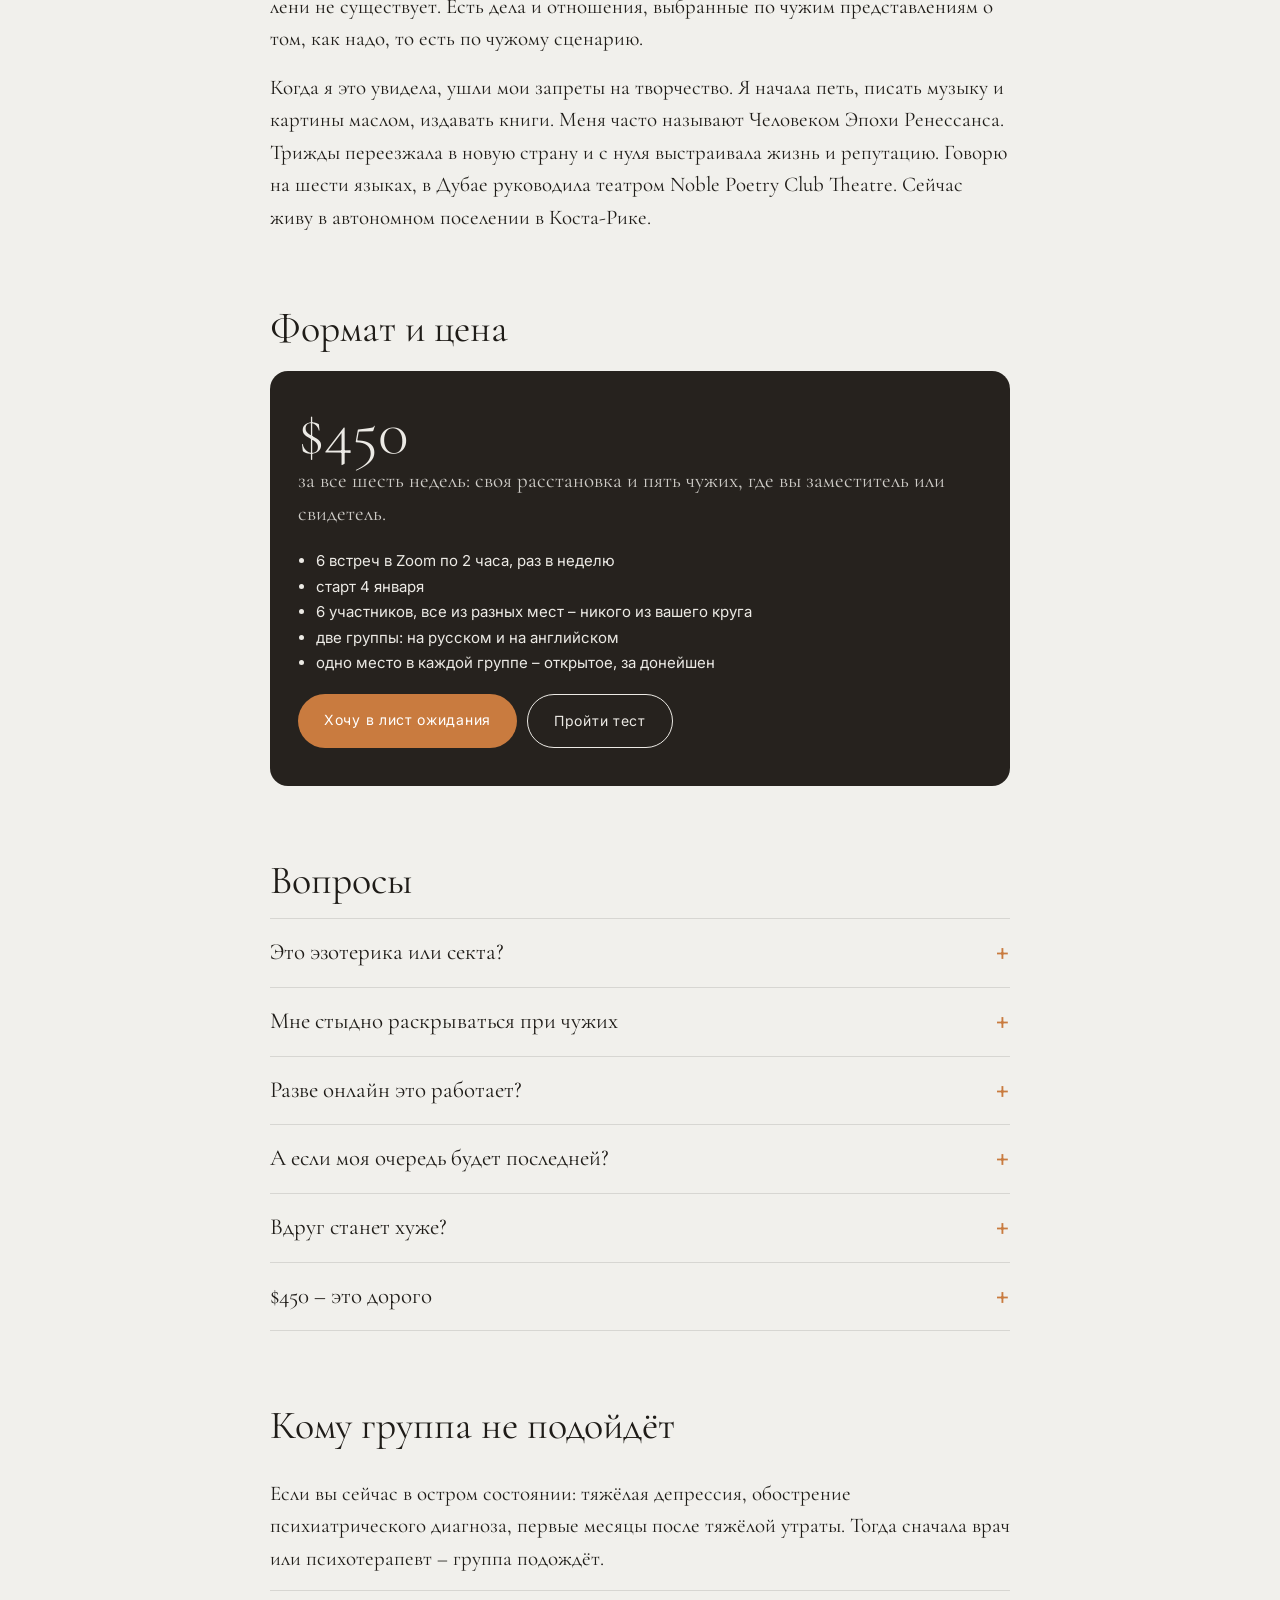
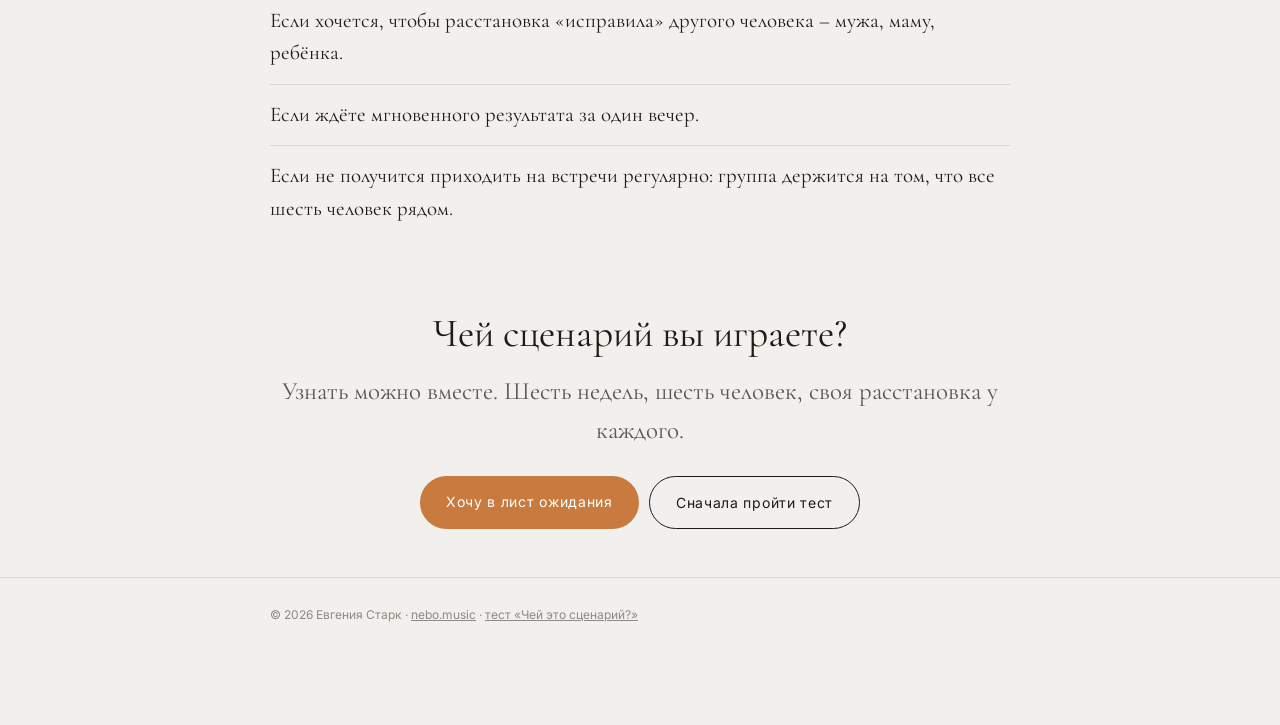
==== commit 1c5bc639: "Group pages: facts pills fit one line Co-Authored-By: Claude Fable 5.1 <noreply@anthropic.com>" ====
--- a/ne-po-scenariyu/index.html
+++ b/ne-po-scenariyu/index.html
@@ -41,8 +41,8 @@
     h3{font-family:var(--sans);font-size:13px;letter-spacing:.14em;text-transform:uppercase;font-weight:500;color:var(--ink-faint);margin:0 0 6px}
     p{margin:0 0 16px}
     .lead{font-size:25px;color:var(--ink-soft);margin:0 0 26px}
-    .facts{display:flex;flex-wrap:wrap;gap:8px;margin:0 0 30px;padding:0;list-style:none}
-    .facts li{font-family:var(--sans);font-size:13px;padding:7px 13px;border:1px solid var(--hairline);border-radius:999px;background:#fff8}
+    .facts{display:flex;flex-wrap:wrap;gap:6px;margin:0 0 30px;padding:0;list-style:none}
+    .facts li{font-family:var(--sans);font-size:13px;padding:7px 11px;white-space:nowrap;border:1px solid var(--hairline);border-radius:999px;background:#fff8}
     .btn{display:inline-block;font-family:var(--sans);font-size:14px;letter-spacing:.05em;padding:15px 26px;border-radius:999px;background:var(--ember);color:#fff;text-decoration:none;border:0}
     .btn.ghost{background:transparent;color:var(--ink);border:1px solid var(--ink)}
     .actions{display:flex;gap:10px;flex-wrap:wrap;margin:0 0 8px}
